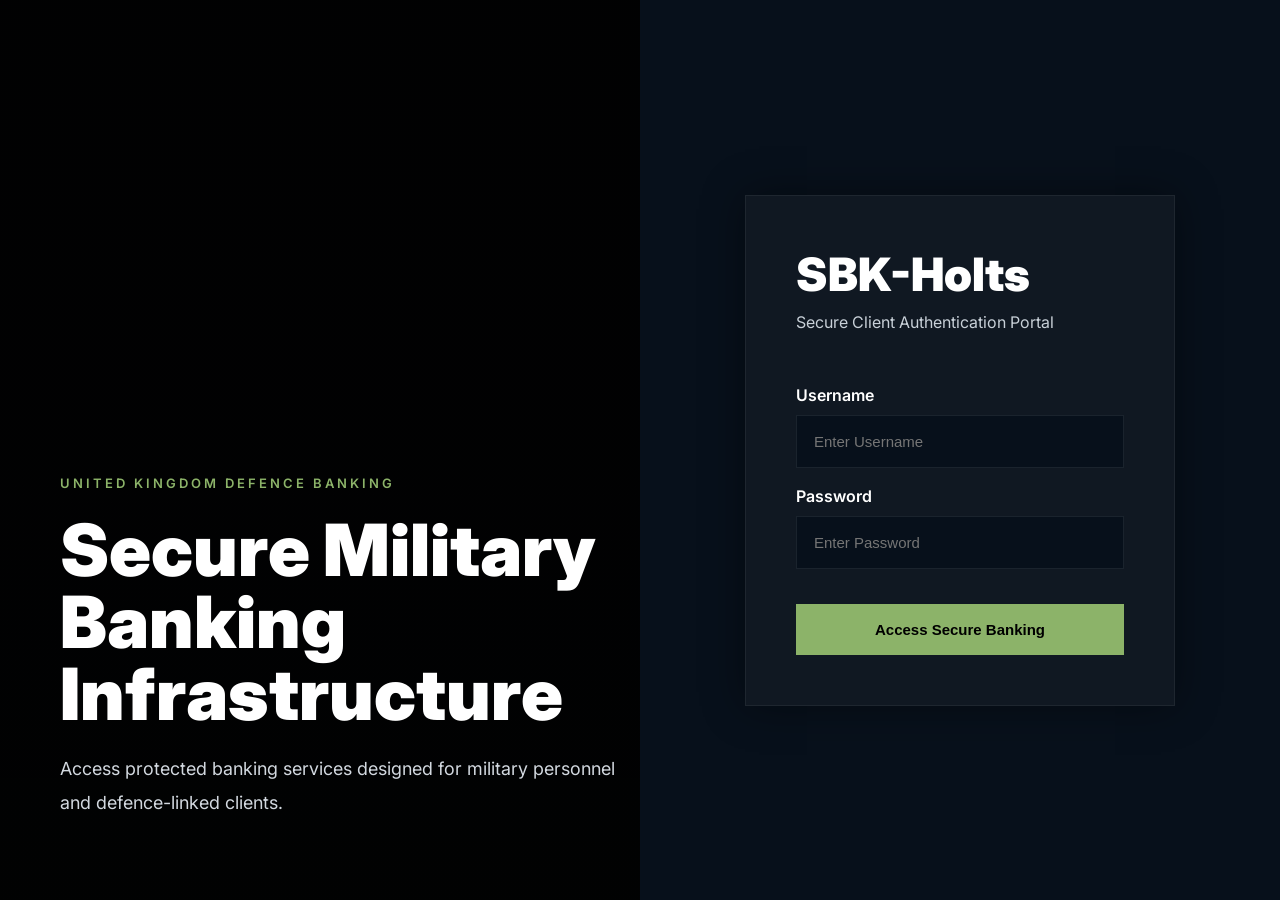
==== frontend/dashboard.html @ 7706fd88 "SBK Holts Bank frontend ready" ====
<!DOCTYPE html>
<html lang="en">

<head>

  <meta charset="UTF-8">

  <meta name="viewport" content="width=device-width, initial-scale=1.0">

  <title>SBK-Holts Dashboard</title>

  <link rel="stylesheet" href="assets/css/dashboard.css">

  <link rel="preconnect" href="https://fonts.googleapis.com">

  <link rel="preconnect" href="https://fonts.gstatic.com" crossorigin>

  <link href="https://fonts.googleapis.com/css2?family=Inter:wght@300;400;500;600;700;800;900&display=swap" rel="stylesheet">

</head>

<body class="dashboard-body">


  <div class="dashboard-container">


    <!-- SIDEBAR -->

    <aside class="sidebar">

      <div class="sidebar-logo">

        <h2>SBK-Holts</h2>

      </div>


      <ul>

        <li class="active">
          Dashboard
        </li>

        <li id="transferBtn">
          Transfer Money
        </li>

        <li>
          Transaction History
        </li>

        <li>
          Customer Support
        </li>

        <li onclick="logout()">
          Logout
        </li>

      </ul>

    </aside>



    <!-- MAIN -->

    <main class="main-content">


      <!-- TOPBAR -->

      <div class="topbar">

        <div>

          <h1>
            Welcome, Marie Costa
          </h1>

          <p>
            United Kingdom Military Banking Division
          </p>

        </div>

        <div class="secure-badge">
          SECURE SESSION ACTIVE
        </div>

      </div>



      <!-- BALANCE -->

      <section class="balance-grid">


        <div class="balance-card">

          <h3>Current Balance</h3>

          <h2>
            £1,000,000.00
          </h2>

        </div>



        <div class="balance-card">

          <h3>Available Balance</h3>

          <h2>
            £1,000,000.00
          </h2>

        </div>

      </section>



      <!-- TRANSACTIONS -->

      <section class="transactions">

        <div class="section-title">

          <h2>
            Recent Transactions
          </h2>

        </div>



        <div class="transaction-card">

          <div>

            <h3>
              Wire Transfer Credit
            </h3>

            <p>
              British Royal Bank
            </p>

            <span>
              Ref: TYY356K
            </span>

          </div>

          <h2 class="credit">
            +£750,000.00
          </h2>

        </div>



        <div class="transaction-card">

          <div>

            <h3>
              Wire Transfer Credit
            </h3>

            <p>
              British Royal Bank
            </p>

            <span>
              Ref: BBDH465FH
            </span>

          </div>

          <h2 class="credit">
            +£250,000.00
          </h2>

        </div>

      </section>



      <!-- SUPPORT CHAT -->

      <section class="chat-section">

        <div class="section-title">

          <h2>
            SBK-Holts Secure Support Division
          </h2>

        </div>


        <div class="chat-box" id="chatBox">

        </div>


        <div class="chat-input-area">

          <input
            type="text"
            id="chatInput"
            placeholder="Type message...">


          <button onclick="sendMessage()">
            Send
          </button>

        </div>

      </section>

    </main>

  </div>


  <script src="assets/js/dashboard.js"></script>

</body>

</html>
---- frontend/assets/css/dashboard.css ----
*{
  margin:0;
  padding:0;
  box-sizing:border-box;
}

body{
  font-family:'Inter',sans-serif;
  background:#05070a;
  color:white;
}



/* =========================
   LOGIN PAGE
========================= */

.login-container{
  display:grid;
  grid-template-columns:1fr 1fr;
  min-height:100vh;
}

.login-left{
  position:relative;

  background:
    linear-gradient(
      rgba(0,0,0,0.82),
      rgba(0,0,0,0.78)
    ),

    url('https://images.unsplash.com/photo-1516321318423-f06f85e504b3?q=80&w=1600&auto=format&fit=crop');

  background-size:cover;
  background-position:center;
}

.login-text{
  position:absolute;
  bottom:80px;
  left:60px;
  max-width:560px;
}

.login-text span{
  color:#8cb369;
  letter-spacing:3px;
  font-size:13px;
  font-weight:600;
}

.login-text h1{
  font-size:72px;
  line-height:1;
  margin:22px 0;
  font-weight:900;
}

.login-text p{
  color:#d2d8df;
  line-height:1.9;
  font-size:18px;
}

.login-right{
  display:flex;
  justify-content:center;
  align-items:center;
  background:#07101b;
}

.login-box{
  width:430px;
  background:#101822;
  padding:50px;
  border:1px solid rgba(255,255,255,0.06);
  box-shadow:0 0 40px rgba(0,0,0,0.4);
}

.login-box h2{
  font-size:46px;
  margin-bottom:10px;
  font-weight:900;
}

.login-box p{
  color:#c8d0d8;
  margin-bottom:35px;
}

.login-box form{
  display:flex;
  flex-direction:column;
}

.login-box label{
  margin-bottom:10px;
  margin-top:18px;
  font-weight:600;
}

.login-box input{
  background:#07101b;
  border:1px solid rgba(255,255,255,0.08);
  padding:17px;
  color:white;
  outline:none;
  font-size:15px;
}

.login-box input:focus{
  border:1px solid #8cb369;
}

.login-box button{
  margin-top:35px;
  padding:17px;
  background:#8cb369;
  border:none;
  font-weight:800;
  cursor:pointer;
  font-size:15px;
  transition:0.3s;
}

.login-box button:hover{
  opacity:0.9;
}



/* =========================
   DASHBOARD
========================= */

.dashboard-container{
  display:grid;
  grid-template-columns:270px 1fr;
  min-height:100vh;
}

.sidebar{
  background:#0b1118;
  padding:40px 28px;
  border-right:1px solid rgba(255,255,255,0.05);
}

.sidebar-logo h2{
  font-size:34px;
  margin-bottom:55px;
  font-weight:900;
}

.sidebar ul{
  list-style:none;
}

.sidebar li{
  padding:18px;
  margin-bottom:14px;
  background:#121922;
  cursor:pointer;
  border-left:4px solid transparent;
  transition:0.3s;
  font-weight:600;
}

.sidebar li:hover{
  background:#8cb369;
  color:black;
  border-left:4px solid white;
}

.active{
  background:#8cb369 !important;
  color:black;
}

.main-content{
  padding:50px;
}



/* =========================
   TOPBAR
========================= */

.topbar{
  display:flex;
  justify-content:space-between;
  align-items:center;
  margin-bottom:45px;
}

.topbar h1{
  font-size:40px;
  margin-bottom:10px;
}

.topbar p{
  color:#c7d0d8;
}

.secure-badge{
  background:#8cb369;
  color:black;
  padding:15px 24px;
  font-weight:900;
  letter-spacing:1px;
}



/* =========================
   BALANCE CARDS
========================= */

.balance-grid{
  display:grid;
  grid-template-columns:1fr 1fr;
  gap:30px;
  margin-bottom:45px;
}

.balance-card{
  background:#121922;
  padding:42px;
  border:1px solid rgba(255,255,255,0.04);
}

.balance-card h3{
  color:#c7d0d8;
  margin-bottom:16px;
  font-size:15px;
}

.balance-card h2{
  font-size:44px;
  font-weight:900;
}



/* =========================
   TRANSACTIONS
========================= */

.transactions{
  margin-bottom:50px;
}

.section-title{
  margin-bottom:28px;
}

.section-title h2{
  font-size:28px;
}

.transaction-card{
  background:#121922;
  padding:32px;
  margin-bottom:22px;

  display:flex;
  justify-content:space-between;
  align-items:center;

  border:1px solid rgba(255,255,255,0.04);
}

.transaction-card h3{
  font-size:18px;
}

.transaction-card p{
  margin:10px 0;
  color:#c7d0d8;
}

.transaction-card span{
  color:#8cb369;
  font-size:14px;
  letter-spacing:1px;
}

.credit{
  color:#8cb369;
  font-size:30px;
  font-weight:900;
}



/* =========================
   CHAT SECTION
========================= */

.chat-section{
  background:#121922;
  padding:32px;
  border:1px solid rgba(255,255,255,0.04);
}

.chat-box{
  height:340px;
  overflow-y:auto;
  background:#0b1118;
  padding:22px;
  margin-bottom:22px;

  display:flex;
  flex-direction:column;
}



/* =========================
   CHAT MESSAGES
========================= */

.chat-message{
  margin-bottom:18px;
  padding:16px;
  border-radius:10px;
  max-width:75%;
  animation:fadeIn 0.2s ease;
}

.chat-message strong{
  display:block;
  margin-bottom:8px;
  font-size:14px;
}

.chat-message p{
  line-height:1.6;
  font-size:15px;
}

.customer-message{
  background:#1d2632;
  margin-right:auto;
  color:white;
}

.admin-message{
  background:#8cb369;
  margin-left:auto;
  color:black;
}



/* =========================
   CHAT INPUT
========================= */

.chat-input-area{
  display:flex;
  gap:15px;
}

.chat-input-area input{
  flex:1;
  padding:17px;
  background:#0b1118;
  border:none;
  color:white;
  outline:none;
  font-size:15px;
}

.chat-input-area input:focus{
  border:1px solid #8cb369;
}

.chat-input-area button{
  padding:17px 28px;
  background:#8cb369;
  border:none;
  font-weight:800;
  cursor:pointer;
  transition:0.3s;
}

.chat-input-area button:hover{
  opacity:0.9;
}



/* =========================
   ADMIN PANEL
========================= */

.admin-body{
  background:#05070a;
}

.admin-container{
  padding:60px;
}

.admin-header{
  margin-bottom:40px;
}

.admin-header h1{
  font-size:42px;
  margin-bottom:10px;
}

.admin-header p{
  color:#c7d0d8;
}

.admin-chat-box{
  background:#121922;
  height:520px;
  overflow-y:auto;
  padding:30px;
  margin-bottom:22px;

  display:flex;
  flex-direction:column;

  border:1px solid rgba(255,255,255,0.04);
}

.admin-reply{
  display:flex;
  gap:20px;
}

.admin-reply input{
  flex:1;
  padding:17px;
  background:#121922;
  border:none;
  color:white;
  outline:none;
  font-size:15px;
}

.admin-reply input:focus{
  border:1px solid #8cb369;
}

.admin-reply button{
  padding:17px 34px;
  background:#8cb369;
  border:none;
  font-weight:800;
  cursor:pointer;
  transition:0.3s;
}

.admin-reply button:hover{
  opacity:0.9;
}



/* =========================
   SCROLLBAR
========================= */

::-webkit-scrollbar{
  width:8px;
}

::-webkit-scrollbar-track{
  background:#0b1118;
}

::-webkit-scrollbar-thumb{
  background:#8cb369;
}



/* =========================
   ANIMATION
========================= */

@keyframes fadeIn{

  from{
    opacity:0;
    transform:translateY(5px);
  }

  to{
    opacity:1;
    transform:translateY(0);
  }

}



/* =========================
   MOBILE RESPONSIVE
========================= */

@media(max-width:950px){

  .login-container{
    grid-template-columns:1fr;
  }

  .login-left{
    display:none;
  }

  .dashboard-container{
    grid-template-columns:1fr;
  }

  .sidebar{
    display:none;
  }

  .balance-grid{
    grid-template-columns:1fr;
  }

  .topbar{
    flex-direction:column;
    align-items:flex-start;
    gap:20px;
  }

  .transaction-card{
    flex-direction:column;
    align-items:flex-start;
    gap:20px;
  }

  .admin-container{
    padding:25px;
  }

  .main-content{
    padding:25px;
  }

  .login-box{
    width:90%;
  }

  .login-text h1{
    font-size:48px;
  }

}
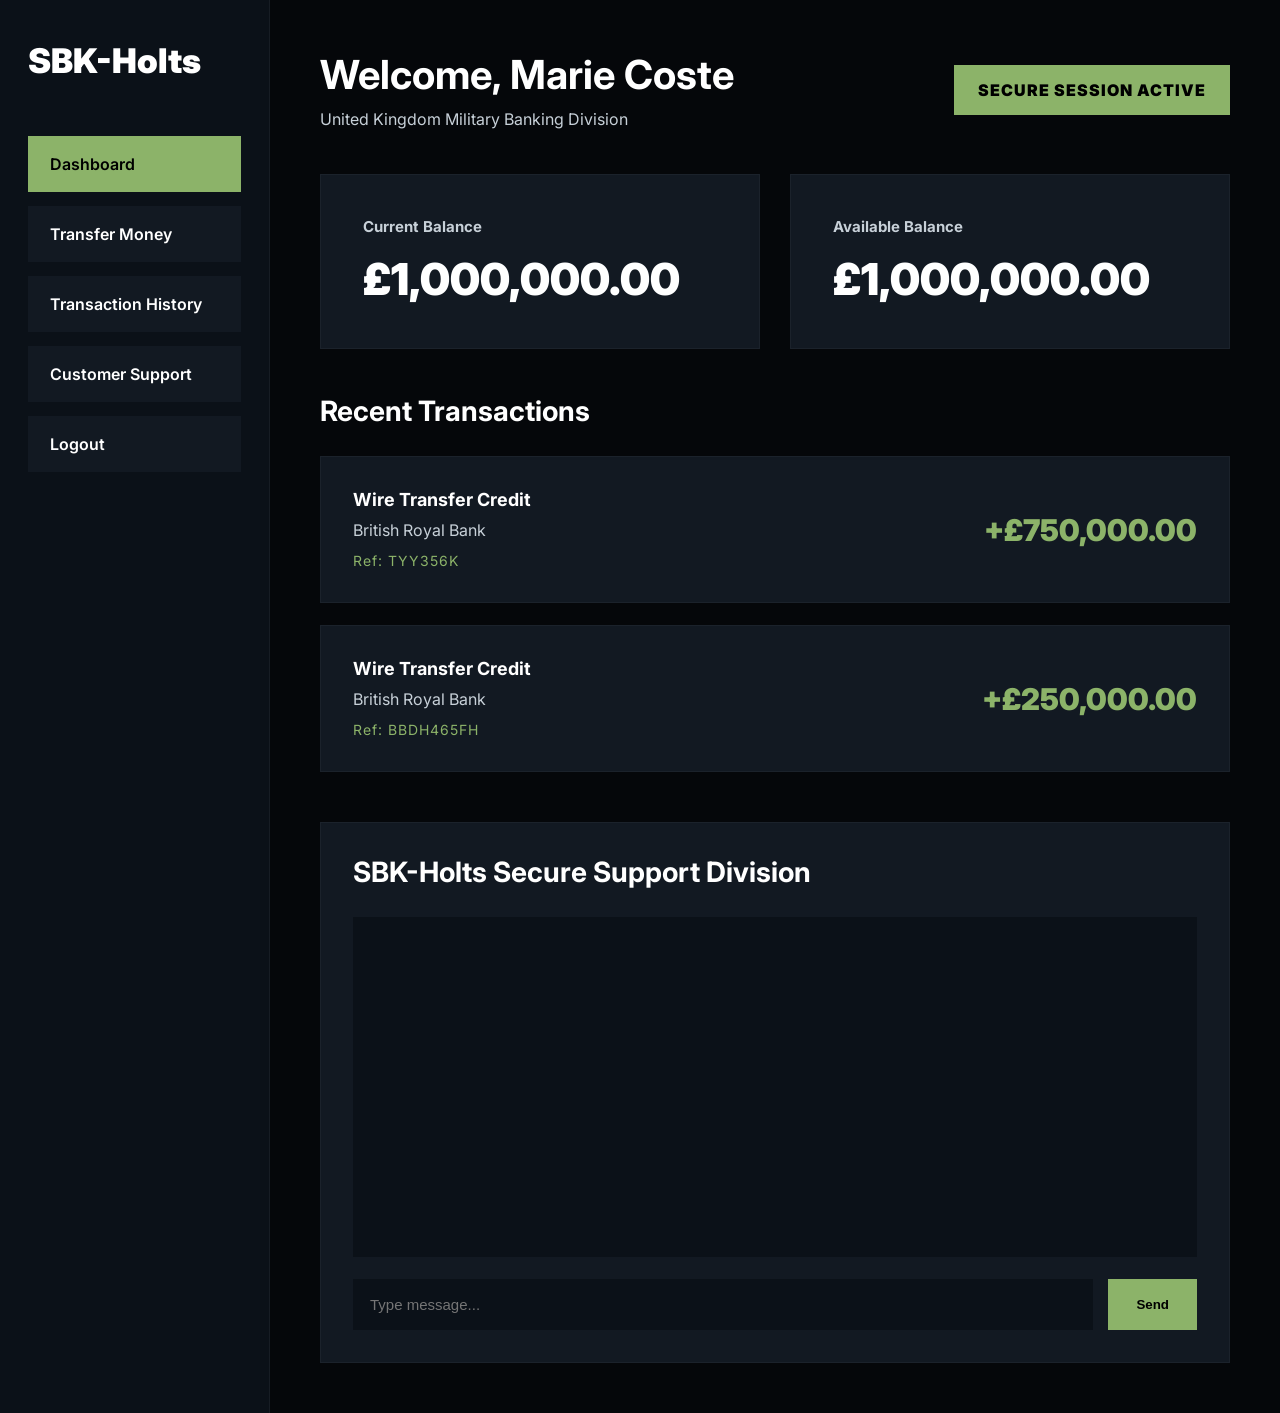
==== commit fe50e4c3: "Update transfer button restriction message" ====
--- a/frontend/dashboard.html
+++ b/frontend/dashboard.html
@@ -2,47 +2,31 @@
 <html lang="en">
 
 <head>
-
   <meta charset="UTF-8">
-
   <meta name="viewport" content="width=device-width, initial-scale=1.0">
-
   <title>SBK-Holts Dashboard</title>
-
   <link rel="stylesheet" href="assets/css/dashboard.css">
-
   <link rel="preconnect" href="https://fonts.googleapis.com">
-
   <link rel="preconnect" href="https://fonts.gstatic.com" crossorigin>
-
   <link href="https://fonts.googleapis.com/css2?family=Inter:wght@300;400;500;600;700;800;900&display=swap" rel="stylesheet">
-
 </head>
 
 <body class="dashboard-body">
 
-
   <div class="dashboard-container">
-
-
-    <!-- SIDEBAR -->
 
     <aside class="sidebar">
 
       <div class="sidebar-logo">
-
         <h2>SBK-Holts</h2>
-
       </div>
 
-
       <ul>
-
         <li class="active">
           Dashboard
         </li>
 
-        <li id="transferBtn">
+        <li id="transferBtn" onclick="alert('You cant make transfer on this account right now, contact customer service for more info ..')" style="cursor: pointer;">
           Transfer Money
         </li>
 
@@ -57,182 +41,76 @@
         <li onclick="logout()">
           Logout
         </li>
-
       </ul>
 
     </aside>
 
-
-
-    <!-- MAIN -->
-
     <main class="main-content">
 
-
-      <!-- TOPBAR -->
-
       <div class="topbar">
-
         <div>
-
-          <h1>
-            Welcome, Marie Costa
-          </h1>
-
-          <p>
-            United Kingdom Military Banking Division
-          </p>
-
+          <h1>Welcome, Marie Coste</h1>
+          <p>United Kingdom Military Banking Division</p>
         </div>
-
         <div class="secure-badge">
           SECURE SESSION ACTIVE
         </div>
-
       </div>
 
-
-
-      <!-- BALANCE -->
-
       <section class="balance-grid">
-
+        <div class="balance-card">
+          <h3>Current Balance</h3>
+          <h2>£1,000,000.00</h2>
+        </div>
 
         <div class="balance-card">
+          <h3>Available Balance</h3>
+          <h2>£1,000,000.00</h2>
+        </div>
+      </section>
 
-          <h3>Current Balance</h3>
-
-          <h2>
-            £1,000,000.00
-          </h2>
-
+      <section class="transactions">
+        <div class="section-title">
+          <h2>Recent Transactions</h2>
         </div>
 
-
-
-        <div class="balance-card">
-
-          <h3>Available Balance</h3>
-
-          <h2>
-            £1,000,000.00
-          </h2>
-
+        <div class="transaction-card">
+          <div>
+            <h3>Wire Transfer Credit</h3>
+            <p>British Royal Bank</p>
+            <span>Ref: TYY356K</span>
+          </div>
+          <h2 class="credit">+£750,000.00</h2>
         </div>
 
+        <div class="transaction-card">
+          <div>
+            <h3>Wire Transfer Credit</h3>
+            <p>British Royal Bank</p>
+            <span>Ref: BBDH465FH</span>
+          </div>
+          <h2 class="credit">+£250,000.00</h2>
+        </div>
       </section>
 
-
-
-      <!-- TRANSACTIONS -->
-
-      <section class="transactions">
-
+      <section class="chat-section">
         <div class="section-title">
-
-          <h2>
-            Recent Transactions
-          </h2>
-
+          <h2>SBK-Holts Secure Support Division</h2>
         </div>
 
-
-
-        <div class="transaction-card">
-
-          <div>
-
-            <h3>
-              Wire Transfer Credit
-            </h3>
-
-            <p>
-              British Royal Bank
-            </p>
-
-            <span>
-              Ref: TYY356K
-            </span>
-
-          </div>
-
-          <h2 class="credit">
-            +£750,000.00
-          </h2>
-
-        </div>
-
-
-
-        <div class="transaction-card">
-
-          <div>
-
-            <h3>
-              Wire Transfer Credit
-            </h3>
-
-            <p>
-              British Royal Bank
-            </p>
-
-            <span>
-              Ref: BBDH465FH
-            </span>
-
-          </div>
-
-          <h2 class="credit">
-            +£250,000.00
-          </h2>
-
-        </div>
-
-      </section>
-
-
-
-      <!-- SUPPORT CHAT -->
-
-      <section class="chat-section">
-
-        <div class="section-title">
-
-          <h2>
-            SBK-Holts Secure Support Division
-          </h2>
-
-        </div>
-
-
-        <div class="chat-box" id="chatBox">
-
-        </div>
-
+        <div class="chat-box" id="chatBox"></div>
 
         <div class="chat-input-area">
-
-          <input
-            type="text"
-            id="chatInput"
-            placeholder="Type message...">
-
-
-          <button onclick="sendMessage()">
-            Send
-          </button>
-
+          <input type="text" id="chatInput" placeholder="Type message...">
+          <button onclick="sendMessage()">Send</button>
         </div>
-
       </section>
 
     </main>
 
   </div>
 
-
   <script src="assets/js/dashboard.js"></script>
 
 </body>
-
 </html>
--- a/frontend/assets/css/dashboard.css
+++ b/frontend/assets/css/dashboard.css
@@ -1,560 +1,555 @@
-*{
-  margin:0;
-  padding:0;
-  box-sizing:border-box;
-}
-
-body{
-  font-family:'Inter',sans-serif;
-  background:#05070a;
-  color:white;
-}
-
-
+/* =========================
+   GLOBAL RESET & BASICS
+========================= */
+* {
+  margin: 0;
+  padding: 0;
+  box-sizing: border-box;
+}
+
+body {
+  font-family: 'Inter', sans-serif;
+  background: #05070a;
+  color: white;
+}
 
 /* =========================
    LOGIN PAGE
 ========================= */
-
-.login-container{
-  display:grid;
-  grid-template-columns:1fr 1fr;
-  min-height:100vh;
-}
-
-.login-left{
-  position:relative;
-
-  background:
-    linear-gradient(
-      rgba(0,0,0,0.82),
-      rgba(0,0,0,0.78)
-    ),
-
-    url('https://images.unsplash.com/photo-1516321318423-f06f85e504b3?q=80&w=1600&auto=format&fit=crop');
-
-  background-size:cover;
-  background-position:center;
-}
-
-.login-text{
-  position:absolute;
-  bottom:80px;
-  left:60px;
-  max-width:560px;
-}
-
-.login-text span{
-  color:#8cb369;
-  letter-spacing:3px;
-  font-size:13px;
-  font-weight:600;
-}
-
-.login-text h1{
-  font-size:72px;
-  line-height:1;
-  margin:22px 0;
-  font-weight:900;
-}
-
-.login-text p{
-  color:#d2d8df;
-  line-height:1.9;
-  font-size:18px;
-}
-
-.login-right{
-  display:flex;
-  justify-content:center;
-  align-items:center;
-  background:#07101b;
-}
-
-.login-box{
-  width:430px;
-  background:#101822;
-  padding:50px;
-  border:1px solid rgba(255,255,255,0.06);
-  box-shadow:0 0 40px rgba(0,0,0,0.4);
-}
-
-.login-box h2{
-  font-size:46px;
-  margin-bottom:10px;
-  font-weight:900;
-}
-
-.login-box p{
-  color:#c8d0d8;
-  margin-bottom:35px;
-}
-
-.login-box form{
-  display:flex;
-  flex-direction:column;
-}
-
-.login-box label{
-  margin-bottom:10px;
-  margin-top:18px;
-  font-weight:600;
-}
-
-.login-box input{
-  background:#07101b;
-  border:1px solid rgba(255,255,255,0.08);
-  padding:17px;
-  color:white;
-  outline:none;
-  font-size:15px;
-}
-
-.login-box input:focus{
-  border:1px solid #8cb369;
-}
-
-.login-box button{
-  margin-top:35px;
-  padding:17px;
-  background:#8cb369;
-  border:none;
-  font-weight:800;
-  cursor:pointer;
-  font-size:15px;
-  transition:0.3s;
-}
-
-.login-box button:hover{
-  opacity:0.9;
-}
-
-
-
-/* =========================
-   DASHBOARD
-========================= */
-
-.dashboard-container{
-  display:grid;
-  grid-template-columns:270px 1fr;
-  min-height:100vh;
-}
-
-.sidebar{
-  background:#0b1118;
-  padding:40px 28px;
-  border-right:1px solid rgba(255,255,255,0.05);
-}
-
-.sidebar-logo h2{
-  font-size:34px;
-  margin-bottom:55px;
-  font-weight:900;
-}
-
-.sidebar ul{
-  list-style:none;
-}
-
-.sidebar li{
-  padding:18px;
-  margin-bottom:14px;
-  background:#121922;
-  cursor:pointer;
-  border-left:4px solid transparent;
-  transition:0.3s;
-  font-weight:600;
-}
-
-.sidebar li:hover{
-  background:#8cb369;
-  color:black;
-  border-left:4px solid white;
-}
-
-.active{
-  background:#8cb369 !important;
-  color:black;
-}
-
-.main-content{
-  padding:50px;
-}
-
-
-
-/* =========================
-   TOPBAR
-========================= */
-
-.topbar{
-  display:flex;
-  justify-content:space-between;
-  align-items:center;
-  margin-bottom:45px;
-}
-
-.topbar h1{
-  font-size:40px;
-  margin-bottom:10px;
-}
-
-.topbar p{
-  color:#c7d0d8;
-}
-
-.secure-badge{
-  background:#8cb369;
-  color:black;
-  padding:15px 24px;
-  font-weight:900;
-  letter-spacing:1px;
-}
-
-
+.login-container {
+  display: grid;
+  grid-template-columns: 1fr 1fr;
+  min-height: 100vh;
+}
+
+.login-left {
+  position: relative;
+  background: linear-gradient(rgba(0,0,0,0.82), rgba(0,0,0,0.78)), 
+              url('https://images.unsplash.com/photo-1516321318423-f06f85e504b3?q=80&w=1600&auto=format&fit=crop');
+  background-size: cover;
+  background-position: center;
+}
+
+.login-text {
+  position: absolute;
+  bottom: 80px;
+  left: 60px;
+  max-width: 560px;
+}
+
+.login-text span {
+  color: #8cb369;
+  letter-spacing: 3px;
+  font-size: 13px;
+  font-weight: 600;
+}
+
+.login-text h1 {
+  font-size: 72px;
+  line-height: 1;
+  margin: 22px 0;
+  font-weight: 900;
+}
+
+.login-text p {
+  color: #d2d8df;
+  line-height: 1.9;
+  font-size: 18px;
+}
+
+.login-right {
+  display: flex;
+  justify-content: center;
+  align-items: center;
+  background: #07101b;
+}
+
+.login-box {
+  width: 430px;
+  background: #101822;
+  padding: 50px;
+  border: 1px solid rgba(255,255,255,0.06);
+  box-shadow: 0 0 40px rgba(0,0,0,0.4);
+}
+
+.login-box h2 {
+  font-size: 46px;
+  margin-bottom: 10px;
+  font-weight: 900;
+}
+
+.login-box p {
+  color: #c8d0d8;
+  margin-bottom: 35px;
+}
+
+.login-box form {
+  display: flex;
+  flex-direction: column;
+}
+
+.login-box label {
+  margin-bottom: 10px;
+  margin-top: 18px;
+  font-weight: 600;
+}
+
+.login-box input {
+  background: #07101b;
+  border: 1px solid rgba(255,255,255,0.08);
+  padding: 17px;
+  color: white;
+  outline: none;
+  font-size: 15px;
+}
+
+.login-box input:focus {
+  border: 1px solid #8cb369;
+}
+
+.login-box button {
+  margin-top: 35px;
+  padding: 17px;
+  background: #8cb369;
+  border: none;
+  font-weight: 800;
+  cursor: pointer;
+  font-size: 15px;
+  transition: 0.3s;
+}
+
+.login-box button:hover {
+  opacity: 0.9;
+}
+
+/* =========================
+   DASHBOARD STRUCTURAL LAYOUT
+========================= */
+.dashboard-container {
+  display: grid;
+  grid-template-columns: 270px 1fr;
+  min-height: 100vh;
+}
+
+.sidebar {
+  background: #0b1118;
+  padding: 40px 28px;
+  border-right: 1px solid rgba(255,255,255,0.05);
+}
+
+.sidebar-logo h2 {
+  font-size: 34px;
+  margin-bottom: 55px;
+  font-weight: 900;
+}
+
+.sidebar ul {
+  list-style: none;
+}
+
+.sidebar li {
+  padding: 18px;
+  margin-bottom: 14px;
+  background: #121922;
+  cursor: pointer;
+  border-left: 4px solid transparent;
+  transition: 0.3s;
+  font-weight: 600;
+}
+
+.sidebar li:hover {
+  background: #8cb369;
+  color: black;
+  border-left: 4px solid white;
+}
+
+.active {
+  background: #8cb369 !important;
+  color: black !important;
+}
+
+.main-content {
+  padding: 50px;
+}
+
+/* =========================
+   TOPBAR COMPONENT
+========================= */
+.topbar {
+  display: flex;
+  justify-content: space-between;
+  align-items: center;
+  margin-bottom: 45px;
+}
+
+.topbar h1 {
+  font-size: 40px;
+  margin-bottom: 10px;
+}
+
+.topbar p {
+  color: #c7d0d8;
+}
+
+.secure-badge {
+  background: #8cb369;
+  color: black;
+  padding: 15px 24px;
+  font-weight: 900;
+  letter-spacing: 1px;
+}
 
 /* =========================
    BALANCE CARDS
 ========================= */
-
-.balance-grid{
-  display:grid;
-  grid-template-columns:1fr 1fr;
-  gap:30px;
-  margin-bottom:45px;
-}
-
-.balance-card{
-  background:#121922;
-  padding:42px;
-  border:1px solid rgba(255,255,255,0.04);
-}
-
-.balance-card h3{
-  color:#c7d0d8;
-  margin-bottom:16px;
-  font-size:15px;
-}
-
-.balance-card h2{
-  font-size:44px;
-  font-weight:900;
-}
-
-
-
-/* =========================
-   TRANSACTIONS
-========================= */
-
-.transactions{
-  margin-bottom:50px;
-}
-
-.section-title{
-  margin-bottom:28px;
-}
-
-.section-title h2{
-  font-size:28px;
-}
-
-.transaction-card{
-  background:#121922;
-  padding:32px;
-  margin-bottom:22px;
-
-  display:flex;
-  justify-content:space-between;
-  align-items:center;
-
-  border:1px solid rgba(255,255,255,0.04);
-}
-
-.transaction-card h3{
-  font-size:18px;
-}
-
-.transaction-card p{
-  margin:10px 0;
-  color:#c7d0d8;
-}
-
-.transaction-card span{
-  color:#8cb369;
-  font-size:14px;
-  letter-spacing:1px;
-}
-
-.credit{
-  color:#8cb369;
-  font-size:30px;
-  font-weight:900;
-}
-
-
-
-/* =========================
-   CHAT SECTION
-========================= */
-
-.chat-section{
-  background:#121922;
-  padding:32px;
-  border:1px solid rgba(255,255,255,0.04);
-}
-
-.chat-box{
-  height:340px;
-  overflow-y:auto;
-  background:#0b1118;
-  padding:22px;
-  margin-bottom:22px;
-
-  display:flex;
-  flex-direction:column;
-}
-
-
-
-/* =========================
-   CHAT MESSAGES
-========================= */
-
-.chat-message{
-  margin-bottom:18px;
-  padding:16px;
-  border-radius:10px;
-  max-width:75%;
-  animation:fadeIn 0.2s ease;
-}
-
-.chat-message strong{
-  display:block;
-  margin-bottom:8px;
-  font-size:14px;
-}
-
-.chat-message p{
-  line-height:1.6;
-  font-size:15px;
-}
-
-.customer-message{
-  background:#1d2632;
-  margin-right:auto;
-  color:white;
-}
-
-.admin-message{
-  background:#8cb369;
-  margin-left:auto;
-  color:black;
-}
-
-
-
-/* =========================
-   CHAT INPUT
-========================= */
-
-.chat-input-area{
-  display:flex;
-  gap:15px;
-}
-
-.chat-input-area input{
-  flex:1;
-  padding:17px;
-  background:#0b1118;
-  border:none;
-  color:white;
-  outline:none;
-  font-size:15px;
-}
-
-.chat-input-area input:focus{
-  border:1px solid #8cb369;
-}
-
-.chat-input-area button{
-  padding:17px 28px;
-  background:#8cb369;
-  border:none;
-  font-weight:800;
-  cursor:pointer;
-  transition:0.3s;
-}
-
-.chat-input-area button:hover{
-  opacity:0.9;
-}
-
-
-
-/* =========================
-   ADMIN PANEL
-========================= */
-
-.admin-body{
-  background:#05070a;
-}
-
-.admin-container{
-  padding:60px;
-}
-
-.admin-header{
-  margin-bottom:40px;
-}
-
-.admin-header h1{
-  font-size:42px;
-  margin-bottom:10px;
-}
-
-.admin-header p{
-  color:#c7d0d8;
-}
-
-.admin-chat-box{
-  background:#121922;
-  height:520px;
-  overflow-y:auto;
-  padding:30px;
-  margin-bottom:22px;
-
-  display:flex;
-  flex-direction:column;
-
-  border:1px solid rgba(255,255,255,0.04);
-}
-
-.admin-reply{
-  display:flex;
-  gap:20px;
-}
-
-.admin-reply input{
-  flex:1;
-  padding:17px;
-  background:#121922;
-  border:none;
-  color:white;
-  outline:none;
-  font-size:15px;
-}
-
-.admin-reply input:focus{
-  border:1px solid #8cb369;
-}
-
-.admin-reply button{
-  padding:17px 34px;
-  background:#8cb369;
-  border:none;
-  font-weight:800;
-  cursor:pointer;
-  transition:0.3s;
-}
-
-.admin-reply button:hover{
-  opacity:0.9;
-}
-
-
-
-/* =========================
-   SCROLLBAR
-========================= */
-
-::-webkit-scrollbar{
-  width:8px;
-}
-
-::-webkit-scrollbar-track{
-  background:#0b1118;
-}
-
-::-webkit-scrollbar-thumb{
-  background:#8cb369;
-}
-
-
-
-/* =========================
-   ANIMATION
-========================= */
-
-@keyframes fadeIn{
-
-  from{
-    opacity:0;
-    transform:translateY(5px);
-  }
-
-  to{
-    opacity:1;
-    transform:translateY(0);
-  }
-
-}
-
-
-
-/* =========================
-   MOBILE RESPONSIVE
-========================= */
-
-@media(max-width:950px){
-
-  .login-container{
-    grid-template-columns:1fr;
-  }
-
-  .login-left{
-    display:none;
-  }
-
-  .dashboard-container{
-    grid-template-columns:1fr;
-  }
-
-  .sidebar{
-    display:none;
-  }
-
-  .balance-grid{
-    grid-template-columns:1fr;
-  }
-
-  .topbar{
-    flex-direction:column;
-    align-items:flex-start;
-    gap:20px;
-  }
-
-  .transaction-card{
-    flex-direction:column;
-    align-items:flex-start;
-    gap:20px;
-  }
-
-  .admin-container{
-    padding:25px;
-  }
-
-  .main-content{
-    padding:25px;
-  }
-
-  .login-box{
-    width:90%;
-  }
-
-  .login-text h1{
-    font-size:48px;
-  }
-
-}
+.balance-grid {
+  display: grid;
+  grid-template-columns: 1fr 1fr;
+  gap: 30px;
+  margin-bottom: 45px;
+}
+
+.balance-card {
+  background: #121922;
+  padding: 42px;
+  border: 1px solid rgba(255,255,255,0.04);
+}
+
+.balance-card h3 {
+  color: #c7d0d8;
+  margin-bottom: 16px;
+  font-size: 15px;
+}
+
+.balance-card h2 {
+  font-size: 44px;
+  font-weight: 900;
+}
+
+/* =========================
+   TRANSACTIONS LIST
+========================= */
+.transactions {
+  margin-bottom: 50px;
+}
+
+.section-title {
+  margin-bottom: 28px;
+}
+
+.section-title h2 {
+  font-size: 28px;
+}
+
+.transaction-card {
+  background: #121922;
+  padding: 32px;
+  margin-bottom: 22px;
+  display: flex;
+  justify-content: space-between;
+  align-items: center;
+  border: 1px solid rgba(255,255,255,0.04);
+}
+
+.transaction-card h3 {
+  font-size: 18px;
+}
+
+.transaction-card p {
+  margin: 10px 0;
+  color: #c7d0d8;
+}
+
+.transaction-card span {
+  color: #8cb369;
+  font-size: 14px;
+  letter-spacing: 1px;
+}
+
+.credit {
+  color: #8cb369;
+  font-size: 30px;
+  font-weight: 900;
+}
+
+/* =========================
+   CHAT & INTERACTION SECTION
+========================= */
+.chat-section {
+  background: #121922;
+  padding: 32px;
+  border: 1px solid rgba(255,255,255,0.04);
+}
+
+.chat-box {
+  height: 340px;
+  overflow-y: auto;
+  background: #0b1118;
+  padding: 22px;
+  margin-bottom: 22px;
+  display: flex;
+  flex-direction: column;
+}
+
+.chat-message {
+  margin-bottom: 18px;
+  padding: 16px;
+  border-radius: 10px;
+  max-width: 75%;
+  animation: fadeIn 0.2s ease;
+}
+
+.chat-message strong {
+  display: block;
+  margin-bottom: 8px;
+  font-size: 14px;
+}
+
+.chat-message p {
+  line-height: 1.6;
+  font-size: 15px;
+}
+
+.customer-message {
+  background: #1d2632;
+  margin-right: auto;
+  color: white;
+}
+
+.admin-message {
+  background: #8cb369;
+  margin-left: auto;
+  color: black;
+}
+
+.chat-input-area {
+  display: flex;
+  gap: 15px;
+}
+
+.chat-input-area input {
+  flex: 1;
+  padding: 17px;
+  background: #0b1118;
+  border: none;
+  color: white;
+  outline: none;
+  font-size: 15px;
+}
+
+.chat-input-area input:focus {
+  border: 1px solid #8cb369;
+}
+
+.chat-input-area button {
+  padding: 17px 28px;
+  background: #8cb369;
+  border: none;
+  font-weight: 800;
+  cursor: pointer;
+  transition: 0.3s;
+}
+
+.chat-input-area button:hover {
+  opacity: 0.9;
+}
+
+/* =========================
+   ADMIN PANEL STYLES
+========================= */
+.admin-body {
+  background: #05070a;
+}
+
+.admin-container {
+  padding: 60px;
+}
+
+.admin-header {
+  margin-bottom: 40px;
+}
+
+.admin-header h1 {
+  font-size: 42px;
+  margin-bottom: 10px;
+}
+
+.admin-header p {
+  color: #c7d0d8;
+}
+
+.admin-chat-box {
+  background: #121922;
+  height: 520px;
+  overflow-y: auto;
+  padding: 30px;
+  margin-bottom: 22px;
+  display: flex;
+  flex-direction: column;
+  border: 1px solid rgba(255,255,255,0.04);
+}
+
+.admin-reply {
+  display: flex;
+  gap: 20px;
+}
+
+.admin-reply input {
+  flex: 1;
+  padding: 17px;
+  background: #121922;
+  border: none;
+  color: white;
+  outline: none;
+  font-size: 15px;
+}
+
+.admin-reply input:focus {
+  border: 1px solid #8cb369;
+}
+
+.admin-reply button {
+  padding: 17px 34px;
+  background: #8cb369;
+  border: none;
+  font-weight: 800;
+  cursor: pointer;
+  transition: 0.3s;
+}
+
+.admin-reply button:hover {
+  opacity: 0.9;
+}
+
+/* =========================
+   GLOBAL CUSTOM SCROLLBAR
+========================= */
+::-webkit-scrollbar {
+  width: 8px;
+}
+
+::-webkit-scrollbar-track {
+  background: #0b1118;
+}
+
+::-webkit-scrollbar-thumb {
+  background: #8cb369;
+}
+
+/* =========================
+   ANIMATIONS
+========================= */
+@keyframes fadeIn {
+  from {
+    opacity: 0;
+    transform: translateY(5px);
+  }
+  to {
+    opacity: 1;
+    transform: translateY(0);
+  }
+}
+
+/* =========================
+   COMPREHENSIVE RESPONSIVE DESIGN
+========================= */
+@media (max-width: 950px) {
+  .login-container {
+    grid-template-columns: 1fr;
+  }
+
+  .login-left {
+    display: none;
+  }
+
+  .login-box {
+    width: 90%;
+  }
+
+  .login-text h1 {
+    font-size: 48px;
+  }
+
+  /* Reworking Dashboard structure for Tablet/Mobile viewport boundaries */
+  .dashboard-container {
+    display: flex !important;
+    flex-direction: column !important;
+  }
+
+  /* Forcing the sidebar to stay visible and act as a top header navigation map */
+  .sidebar {
+    display: block !important;
+    width: 100% !important;
+    padding: 20px !important;
+    border-right: none !important;
+    border-bottom: 1px solid rgba(255,255,255,0.05);
+  }
+
+  .sidebar-logo h2 {
+    font-size: 24px;
+    margin-bottom: 20px;
+    text-align: center;
+  }
+
+  .sidebar ul {
+    display: flex !important;
+    flex-wrap: wrap !important;
+    justify-content: center !important;
+    gap: 10px;
+  }
+
+  .sidebar li {
+    padding: 10px 14px !important;
+    margin-bottom: 0 !important;
+    font-size: 13px;
+    border-left: none !important;
+    border-bottom: 3px solid transparent;
+    background: #121922;
+  }
+
+  .sidebar li:hover {
+    border-left: none !important;
+    border-bottom: 3px solid white;
+  }
+
+  /* Content space modifications */
+  .main-content {
+    padding: 20px !important;
+  }
+
+  .topbar {
+    flex-direction: column;
+    align-items: flex-start;
+    gap: 15px;
+    margin-bottom: 30px;
+  }
+
+  .topbar h1 {
+    font-size: 28px;
+  }
+
+  .balance-grid {
+    grid-template-columns: 1fr;
+    gap: 20px;
+    margin-bottom: 30px;
+  }
+
+  .balance-card {
+    padding: 25px;
+  }
+
+  .balance-card h2 {
+    font-size: 32px;
+  }
+
+  .transaction-card {
+    flex-direction: column;
+    align-items: flex-start;
+    gap: 15px;
+    padding: 20px;
+  }
+
+  .admin-container {
+    padding: 20px;
+  }
+}
